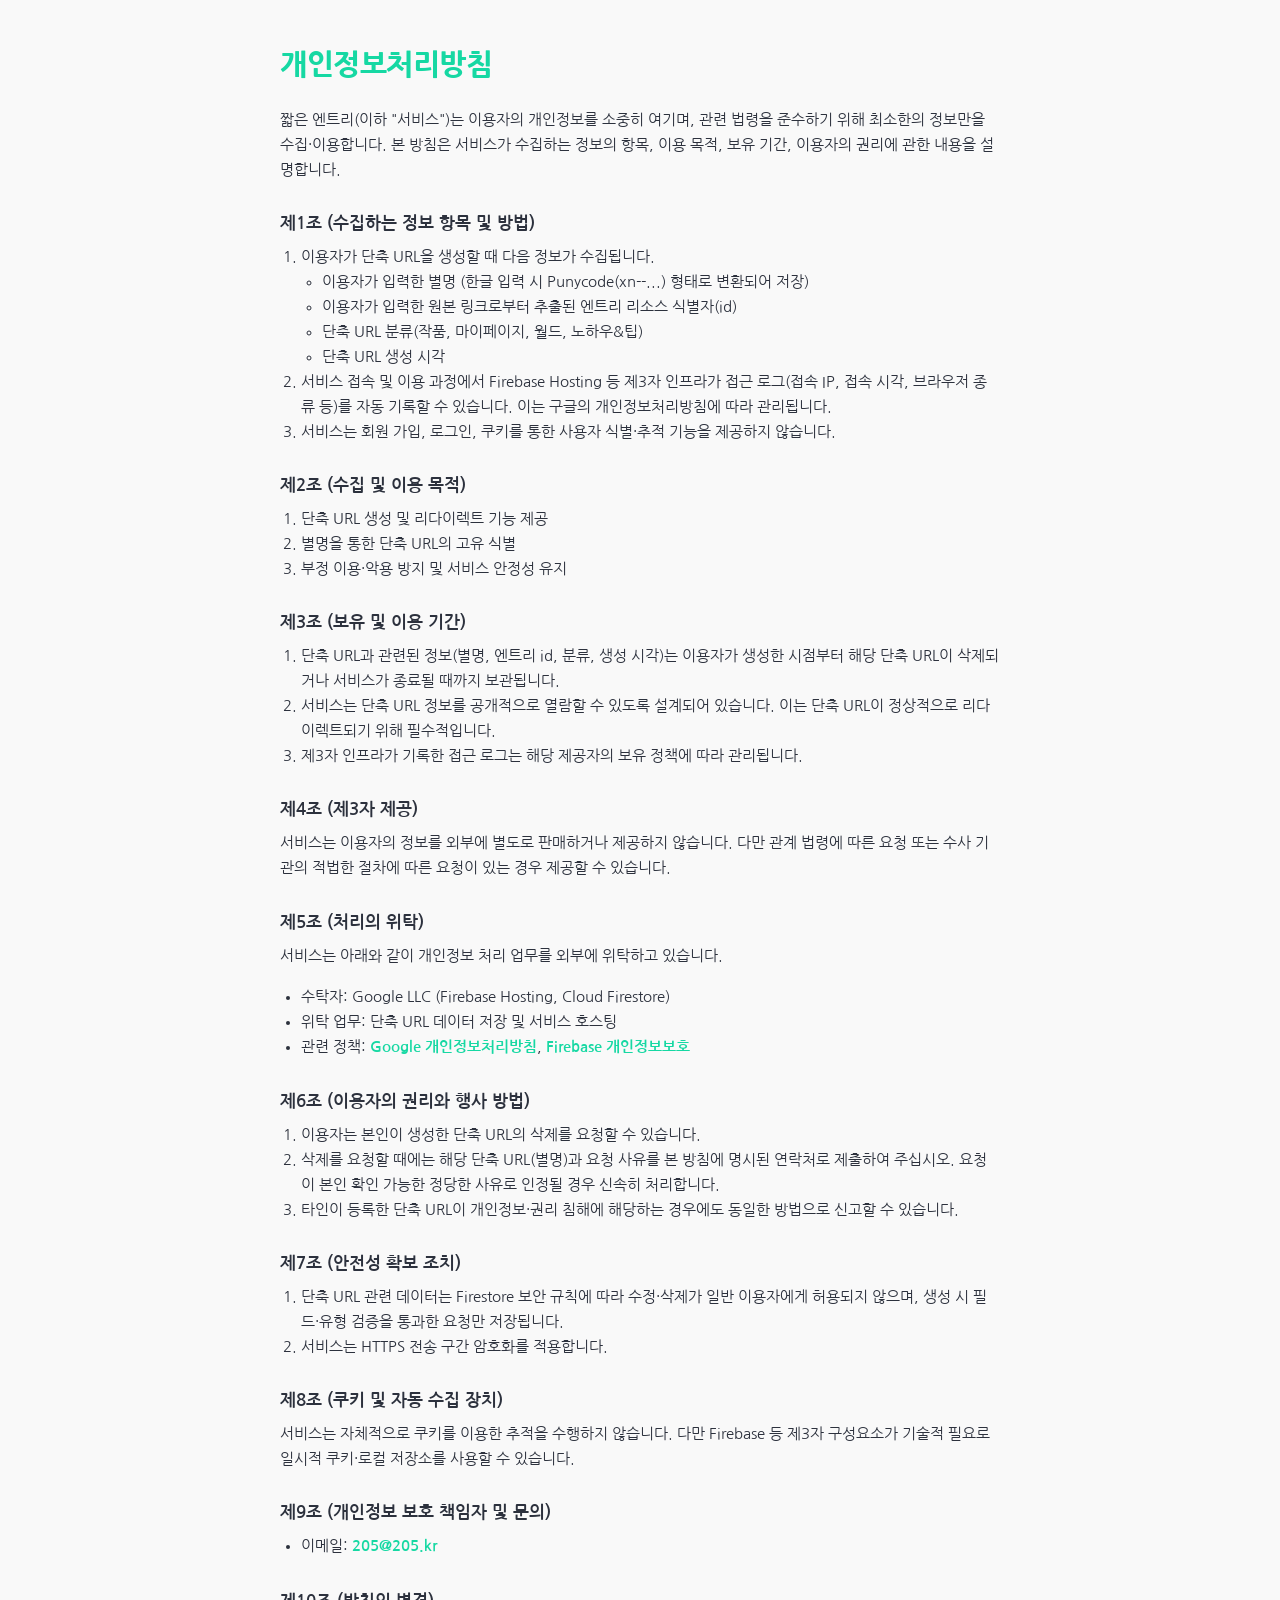
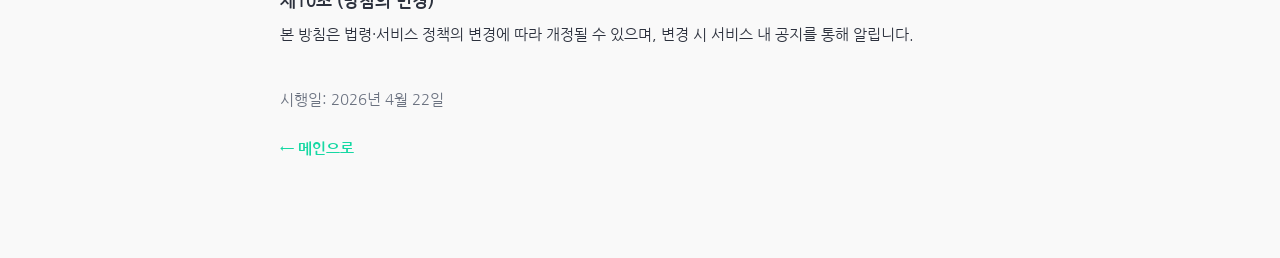
==== public/privacy.html @ 91955531 "이용약관 및 개인정보처리방침 페이지 추가 문의 연락처는 205@205.kr로 설정. 메인 페이지 푸터(disclaimer-bar)에 두 페이지로 이동하는 링크를 추가하고, 법적 문" ====
<!DOCTYPE html>
<html lang="ko">

<head>
  <meta charset="utf-8">
  <meta name="viewport" content="width=device-width, initial-scale=1">
  <title>개인정보처리방침 - 짧은 엔트리</title>
  <meta name="robots" content="noindex">
  <link rel="shortcut icon" type="image/x-icon" href="imgs/favicon.ico">
  <link href="https://fonts.googleapis.com/css2?family=Nanum+Gothic:wght@400;700;800&display=swap" rel="stylesheet">
  <link href="https://cdn.jsdelivr.net/npm/bootstrap@5.3.3/dist/css/bootstrap.min.css" rel="stylesheet">
  <link rel="stylesheet" href="style.css" />
</head>

<body>
  <div class="mainC container">
    <div class="legal-page">
      <h1 class="main-heading">개인정보처리방침</h1>

      <p>짧은 엔트리(이하 "서비스")는 이용자의 개인정보를 소중히 여기며, 관련 법령을 준수하기 위해 최소한의 정보만을 수집·이용합니다. 본 방침은 서비스가 수집하는 정보의 항목, 이용 목적, 보유 기간, 이용자의 권리에 관한 내용을 설명합니다.</p>

      <h2>제1조 (수집하는 정보 항목 및 방법)</h2>
      <ol>
        <li>이용자가 단축 URL을 생성할 때 다음 정보가 수집됩니다.
          <ul>
            <li>이용자가 입력한 별명 (한글 입력 시 Punycode(xn--...) 형태로 변환되어 저장)</li>
            <li>이용자가 입력한 원본 링크로부터 추출된 엔트리 리소스 식별자(id)</li>
            <li>단축 URL 분류(작품, 마이페이지, 월드, 노하우&팁)</li>
            <li>단축 URL 생성 시각</li>
          </ul>
        </li>
        <li>서비스 접속 및 이용 과정에서 Firebase Hosting 등 제3자 인프라가 접근 로그(접속 IP, 접속 시각, 브라우저 종류 등)를 자동 기록할 수 있습니다. 이는 구글의 개인정보처리방침에 따라 관리됩니다.</li>
        <li>서비스는 회원 가입, 로그인, 쿠키를 통한 사용자 식별·추적 기능을 제공하지 않습니다.</li>
      </ol>

      <h2>제2조 (수집 및 이용 목적)</h2>
      <ol>
        <li>단축 URL 생성 및 리다이렉트 기능 제공</li>
        <li>별명을 통한 단축 URL의 고유 식별</li>
        <li>부정 이용·악용 방지 및 서비스 안정성 유지</li>
      </ol>

      <h2>제3조 (보유 및 이용 기간)</h2>
      <ol>
        <li>단축 URL과 관련된 정보(별명, 엔트리 id, 분류, 생성 시각)는 이용자가 생성한 시점부터 해당 단축 URL이 삭제되거나 서비스가 종료될 때까지 보관됩니다.</li>
        <li>서비스는 단축 URL 정보를 공개적으로 열람할 수 있도록 설계되어 있습니다. 이는 단축 URL이 정상적으로 리다이렉트되기 위해 필수적입니다.</li>
        <li>제3자 인프라가 기록한 접근 로그는 해당 제공자의 보유 정책에 따라 관리됩니다.</li>
      </ol>

      <h2>제4조 (제3자 제공)</h2>
      <p>서비스는 이용자의 정보를 외부에 별도로 판매하거나 제공하지 않습니다. 다만 관계 법령에 따른 요청 또는 수사 기관의 적법한 절차에 따른 요청이 있는 경우 제공할 수 있습니다.</p>

      <h2>제5조 (처리의 위탁)</h2>
      <p>서비스는 아래와 같이 개인정보 처리 업무를 외부에 위탁하고 있습니다.</p>
      <ul>
        <li>수탁자: Google LLC (Firebase Hosting, Cloud Firestore)</li>
        <li>위탁 업무: 단축 URL 데이터 저장 및 서비스 호스팅</li>
        <li>관련 정책: <a href="https://policies.google.com/privacy" target="_blank" rel="noopener">Google 개인정보처리방침</a>, <a href="https://firebase.google.com/support/privacy" target="_blank" rel="noopener">Firebase 개인정보보호</a></li>
      </ul>

      <h2>제6조 (이용자의 권리와 행사 방법)</h2>
      <ol>
        <li>이용자는 본인이 생성한 단축 URL의 삭제를 요청할 수 있습니다.</li>
        <li>삭제를 요청할 때에는 해당 단축 URL(별명)과 요청 사유를 본 방침에 명시된 연락처로 제출하여 주십시오. 요청이 본인 확인 가능한 정당한 사유로 인정될 경우 신속히 처리합니다.</li>
        <li>타인이 등록한 단축 URL이 개인정보·권리 침해에 해당하는 경우에도 동일한 방법으로 신고할 수 있습니다.</li>
      </ol>

      <h2>제7조 (안전성 확보 조치)</h2>
      <ol>
        <li>단축 URL 관련 데이터는 Firestore 보안 규칙에 따라 수정·삭제가 일반 이용자에게 허용되지 않으며, 생성 시 필드·유형 검증을 통과한 요청만 저장됩니다.</li>
        <li>서비스는 HTTPS 전송 구간 암호화를 적용합니다.</li>
      </ol>

      <h2>제8조 (쿠키 및 자동 수집 장치)</h2>
      <p>서비스는 자체적으로 쿠키를 이용한 추적을 수행하지 않습니다. 다만 Firebase 등 제3자 구성요소가 기술적 필요로 일시적 쿠키·로컬 저장소를 사용할 수 있습니다.</p>

      <h2>제9조 (개인정보 보호 책임자 및 문의)</h2>
      <ul>
        <li>이메일: <a href="mailto:205@205.kr">205@205.kr</a></li>
      </ul>

      <h2>제10조 (방침의 변경)</h2>
      <p>본 방침은 법령·서비스 정책의 변경에 따라 개정될 수 있으며, 변경 시 서비스 내 공지를 통해 알립니다.</p>

      <p class="legal-meta">시행일: 2026년 4월 22일</p>

      <p class="legal-back"><a href="/">← 메인으로</a></p>
    </div>
  </div>
</body>

</html>
---- public/style.css ----
/* ===========================
   Design Tokens (엔트리 스타일)
   =========================== */
:root {
    --entry-primary: #16d8a3;
    --entry-primary-hover: #12c090;
    --entry-primary-light: #e8faf4;
    --entry-bg: #f9f9f9;
    --entry-bg-white: #ffffff;
    --entry-text: #2c313d;
    --entry-text-secondary: #6b7280;
    --entry-border: #e2e2e2;
    --entry-border-light: #f2f2f2;
    --entry-shadow: 0 2px 8px rgba(0, 0, 0, 0.08);
    --entry-radius: 16px;
    --entry-radius-pill: 24px;
    --entry-error: #e74c3c;
    --entry-warning: #f39c12;
    --entry-success: #16d8a3;
    --entry-font: 'Nanum Gothic', -apple-system, BlinkMacSystemFont, 'Segoe UI', sans-serif;
    --entry-transition: 0.2s ease;
}

/* ===========================
   Base
   =========================== */
body {
    margin: 0;
    background: var(--entry-bg);
    font-family: var(--entry-font);
    color: var(--entry-text);
    -webkit-font-smoothing: antialiased;
}

.container {
    width: 100%;
    min-height: 100vh;
}

/* ===========================
   Main Page Layout
   =========================== */
.mainPage {
    max-width: 560px;
    margin: 0 auto;
    padding: 48px 20px 120px;
    animation: fadeInUp 0.4s ease;
}

/* ===========================
   Title
   =========================== */
.main-heading {
    font-size: 2.2rem;
    font-weight: 800;
    color: var(--entry-primary);
    margin-bottom: 8px;
    letter-spacing: -0.5px;
}

.main-subtitle {
    font-size: 0.95rem;
    color: var(--entry-text-secondary);
    margin-bottom: 0;
}

/* ===========================
   Card Container
   =========================== */
.card-container {
    background: var(--entry-bg-white);
    border-radius: var(--entry-radius);
    box-shadow: var(--entry-shadow);
    border: 1px solid var(--entry-border-light);
}

/* ===========================
   Form Overrides
   =========================== */
.form-control {
    border: 1.5px solid var(--entry-border);
    border-radius: 10px;
    padding: 10px 14px;
    font-family: var(--entry-font);
    font-size: 0.9rem;
    transition: border-color var(--entry-transition), box-shadow var(--entry-transition);
}

.form-control:focus {
    border-color: var(--entry-primary);
    box-shadow: 0 0 0 3px rgba(22, 216, 163, 0.15);
}

.form-check-input:checked {
    background-color: var(--entry-primary);
    border-color: var(--entry-primary);
}

.form-check-input:focus {
    box-shadow: 0 0 0 3px rgba(22, 216, 163, 0.15);
    border-color: var(--entry-primary);
}

.col-form-label,
legend.col-form-label {
    font-weight: 700;
    font-size: 0.9rem;
    color: var(--entry-text);
}

.form-check-label {
    font-size: 0.9rem;
    color: var(--entry-text);
}

/* ===========================
   Buttons
   =========================== */
.btn-entry {
    background-color: var(--entry-primary);
    color: #fff;
    border: none;
    border-radius: var(--entry-radius-pill);
    padding: 12px 32px;
    font-family: var(--entry-font);
    font-weight: 700;
    font-size: 1rem;
    transition: background-color var(--entry-transition), transform var(--entry-transition);
    width: 100%;
}

.btn-entry:hover {
    background-color: var(--entry-primary-hover);
    color: #fff;
    transform: translateY(-1px);
}

.btn-entry:active {
    transform: translateY(0);
    background-color: var(--entry-primary-hover);
    color: #fff;
}

.btn-entry-outline {
    background-color: transparent;
    color: var(--entry-primary);
    border: 2px solid var(--entry-primary);
    border-radius: var(--entry-radius-pill);
    padding: 8px 28px;
    font-family: var(--entry-font);
    font-weight: 700;
    font-size: 0.9rem;
    transition: all var(--entry-transition);
}

.btn-entry-outline:hover {
    background-color: var(--entry-primary);
    color: #fff;
}

.btn-entry-outline:active {
    background-color: var(--entry-primary-hover);
    color: #fff;
}

/* ===========================
   Loading / Status Overlay
   =========================== */
.HoldMiddle {
    position: fixed;
    top: 0;
    left: 0;
    right: 0;
    bottom: 0;
    display: flex;
    justify-content: center;
    align-items: center;
    z-index: 9999;
    background: var(--entry-bg);
}

.status-card {
    background: var(--entry-bg-white);
    border-radius: var(--entry-radius);
    box-shadow: var(--entry-shadow);
    padding: 48px 40px;
    max-width: 420px;
    width: 90%;
    text-align: center;
    animation: fadeInUp 0.3s ease;
}

.status-card p {
    color: var(--entry-text);
    font-size: 0.95rem;
}

/* ===========================
   Status Icons
   =========================== */
.status-icon {
    font-size: 3rem;
    display: block;
    margin-bottom: 4px;
}

.status-icon-success {
    color: var(--entry-success);
}

.status-icon-error {
    color: var(--entry-error);
}

.status-icon-warning {
    color: var(--entry-warning);
}

/* ===========================
   Spinner
   =========================== */
.spinner-grow {
    color: var(--entry-primary);
    width: 3rem;
    height: 3rem;
}

/* ===========================
   Disclaimer Bar
   =========================== */
.disclaimer-bar {
    position: fixed;
    bottom: 0;
    left: 0;
    right: 0;
    background: var(--entry-bg-white);
    border-top: 1px solid var(--entry-border-light);
    padding: 14px 20px;
    text-align: center;
    z-index: 1000;
}

.disclaimer-text {
    margin: 0;
    font-size: 0.85rem;
    color: var(--entry-text-secondary);
}

.disclaimer-link {
    color: var(--entry-primary);
    text-decoration: none;
    font-weight: 700;
}

.disclaimer-link:hover {
    text-decoration: underline;
}

.disclaimer-separator {
    margin: 0 8px;
    color: var(--entry-border);
}

.disclaimer-sub {
    margin: 4px 0 0;
    font-size: 0.75rem;
    color: var(--entry-text-secondary);
}

/* ===========================
   Legal Pages
   =========================== */
.legal-page {
    max-width: 760px;
    margin: 0 auto;
    padding: 48px 20px 80px;
    animation: fadeInUp 0.4s ease;
    line-height: 1.7;
    color: var(--entry-text);
}

.legal-page h1.main-heading {
    font-size: 1.8rem;
    margin-bottom: 24px;
}

.legal-page h2 {
    font-size: 1.05rem;
    font-weight: 700;
    margin-top: 32px;
    margin-bottom: 10px;
    color: var(--entry-text);
}

.legal-page p,
.legal-page li {
    font-size: 0.92rem;
}

.legal-page ul,
.legal-page ol {
    padding-left: 1.3rem;
}

.legal-page a {
    color: var(--entry-primary);
    text-decoration: none;
    font-weight: 700;
}

.legal-page a:hover {
    text-decoration: underline;
}

.legal-meta {
    margin-top: 40px;
    font-size: 0.8rem;
    color: var(--entry-text-secondary);
}

.legal-back {
    margin-top: 24px;
    font-size: 0.9rem;
}

/* ===========================
   Animations
   =========================== */
@keyframes fadeInUp {
    from {
        opacity: 0;
        transform: translateY(12px);
    }
    to {
        opacity: 1;
        transform: translateY(0);
    }
}

/* ===========================
   Responsive
   =========================== */
@media (max-width: 576px) {
    .mainPage {
        padding: 32px 16px 120px;
    }

    .card-container {
        padding: 24px 20px !important;
    }

    .main-heading {
        font-size: 1.7rem;
    }

    .main-subtitle {
        font-size: 0.85rem;
    }

    .status-card {
        padding: 36px 24px;
    }

    .btn-entry {
        padding: 12px 24px;
    }
}
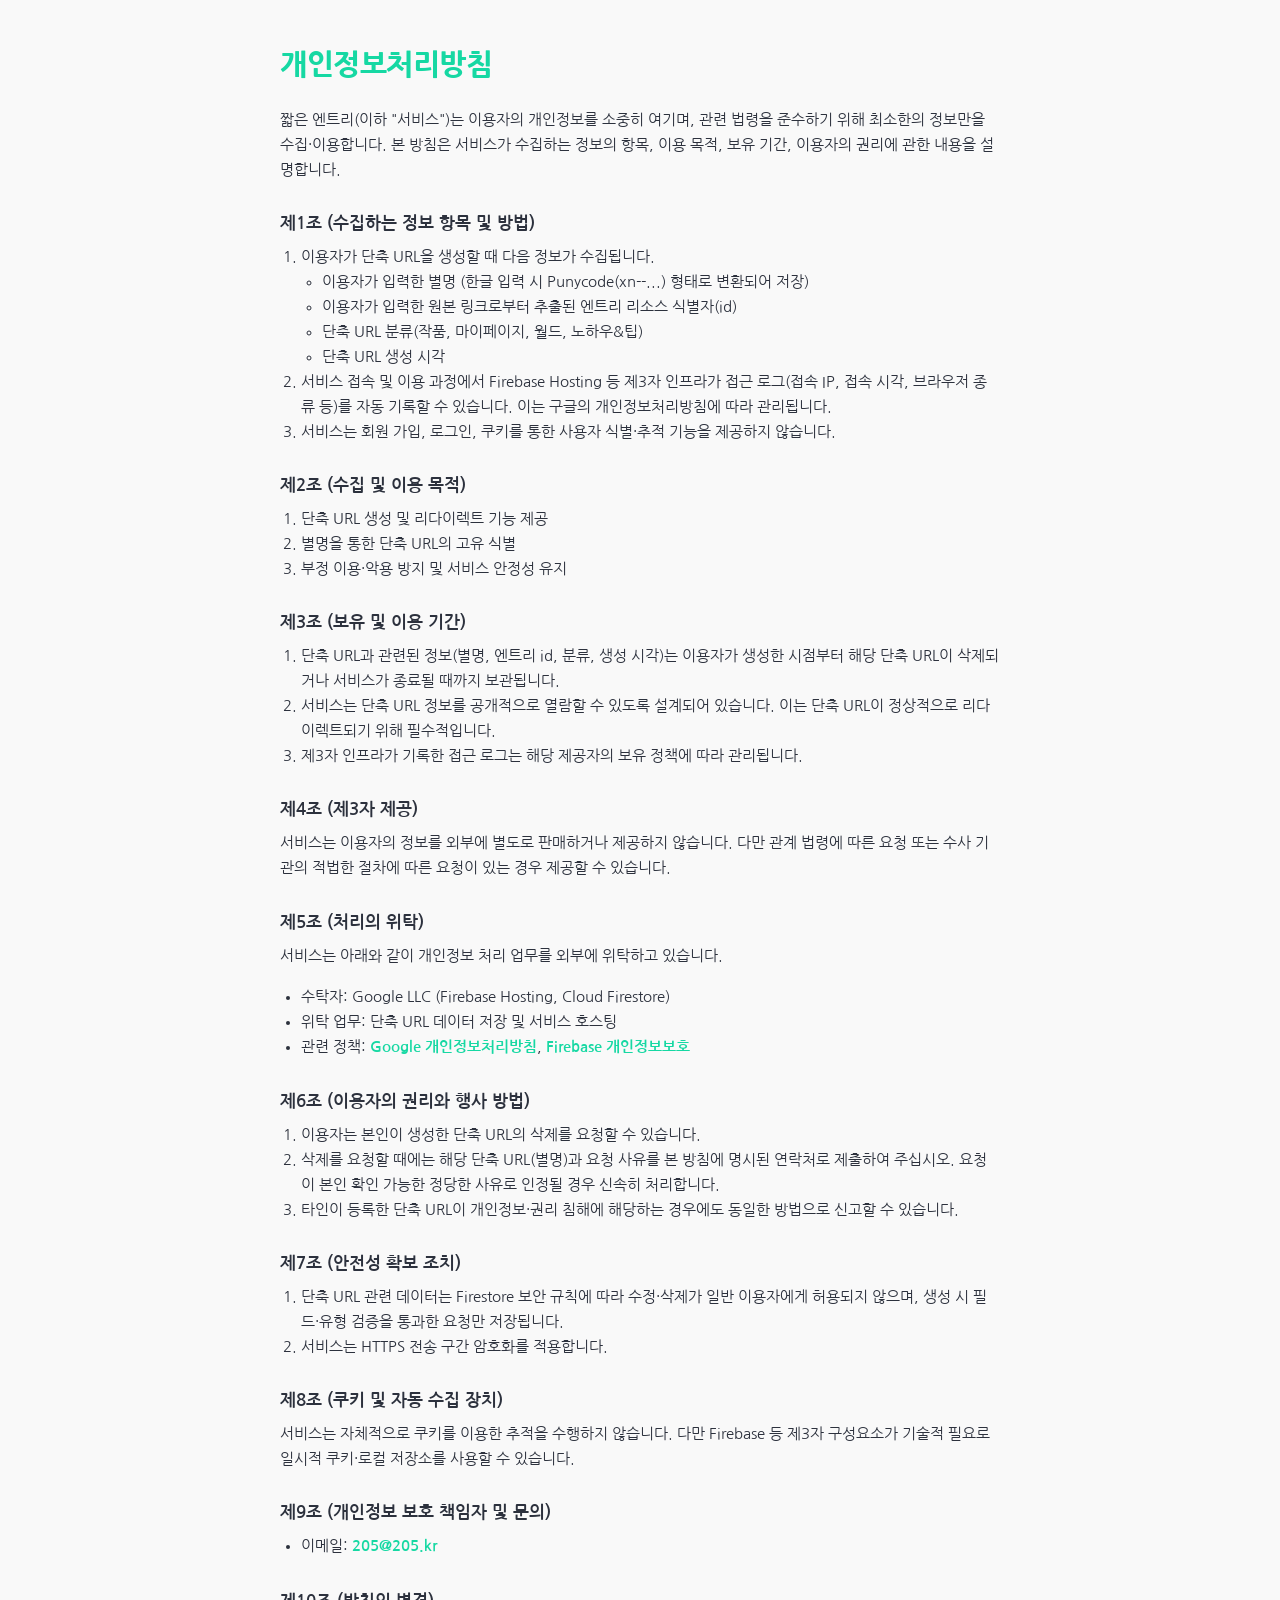
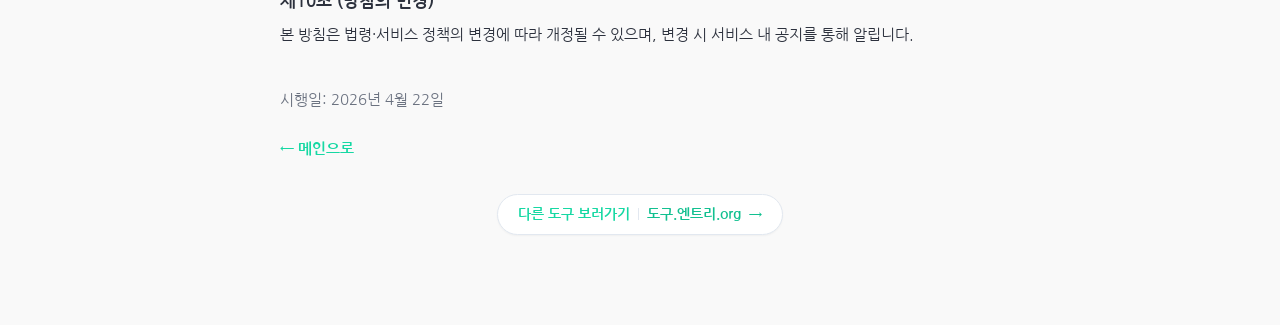
==== commit af772526: "도구.엔트리.org 패밀리 링크 푸터 컴포넌트 추가 ent2 프로젝트의 React 컴포넌트(ToolsFamilyLink.tsx)를 이 프로젝트의 바닐라 HTML/CSS 스택에 포팅" ====
--- a/public/privacy.html
+++ b/public/privacy.html
@@ -85,6 +85,16 @@
       <p class="legal-meta">시행일: 2026년 4월 22일</p>
 
       <p class="legal-back"><a href="/">← 메인으로</a></p>
+
+      <div class="tools-family-wrapper" style="margin-top:32px;">
+        <a href="https://도구.엔트리.org" target="_blank" rel="noreferrer"
+          aria-label="도구.엔트리.org 에서 다른 도구 보러가기" class="tools-family-link">
+          <span>다른 도구 보러가기</span>
+          <span aria-hidden="true" class="tools-family-divider"></span>
+          <span class="tools-family-brand">도구.엔트리.org</span>
+          <span aria-hidden="true" class="tools-family-arrow">→</span>
+        </a>
+      </div>
     </div>
   </div>
 </body>
--- a/public/style.css
+++ b/public/style.css
@@ -4,7 +4,10 @@
 :root {
     --entry-primary: #16d8a3;
     --entry-primary-hover: #12c090;
+    --entry-primary-dark: #0f9e76;
     --entry-primary-light: #e8faf4;
+    --entry-slate-200: #e2e8f0;
+    --entry-slate-600: #475569;
     --entry-bg: #f9f9f9;
     --entry-bg-white: #ffffff;
     --entry-text: #2c313d;
@@ -43,7 +46,7 @@
 .mainPage {
     max-width: 560px;
     margin: 0 auto;
-    padding: 48px 20px 120px;
+    padding: 48px 20px 170px;
     animation: fadeInUp 0.4s ease;
 }
 
@@ -226,6 +229,69 @@
 }
 
 /* ===========================
+   Tools Family Link (도구.엔트리.org)
+   =========================== */
+.tools-family-wrapper {
+    display: flex;
+    justify-content: center;
+    margin-bottom: 10px;
+}
+
+a.tools-family-link {
+    display: inline-flex;
+    align-items: center;
+    gap: 8px;
+    padding: 8px 20px;
+    border: 1px solid var(--entry-slate-200);
+    background: var(--entry-bg-white);
+    color: var(--entry-slate-600);
+    border-radius: var(--entry-radius-pill);
+    font-size: 0.85rem;
+    text-decoration: none;
+    box-shadow: 0 1px 2px rgba(0, 0, 0, 0.04);
+    transition: border-color var(--entry-transition), background-color var(--entry-transition), color var(--entry-transition);
+}
+
+a.tools-family-link:hover {
+    border-color: var(--entry-primary);
+    background: var(--entry-primary-light);
+    color: var(--entry-primary-dark);
+}
+
+.tools-family-divider {
+    display: inline-block;
+    width: 1px;
+    height: 12px;
+    background: var(--entry-slate-200);
+    transition: background var(--entry-transition);
+}
+
+.tools-family-link:hover .tools-family-divider {
+    background: rgba(22, 216, 163, 0.4);
+}
+
+.tools-family-brand {
+    font-weight: 700;
+    color: var(--entry-primary-hover);
+    transition: color var(--entry-transition);
+}
+
+.tools-family-link:hover .tools-family-brand {
+    color: var(--entry-primary-dark);
+}
+
+.tools-family-arrow {
+    color: var(--entry-primary-hover);
+    transition: transform var(--entry-transition), color var(--entry-transition);
+    display: inline-block;
+}
+
+.tools-family-link:hover .tools-family-arrow {
+    transform: translateX(2px);
+    color: var(--entry-primary-dark);
+}
+
+/* ===========================
    Disclaimer Bar
    =========================== */
 .disclaimer-bar {
